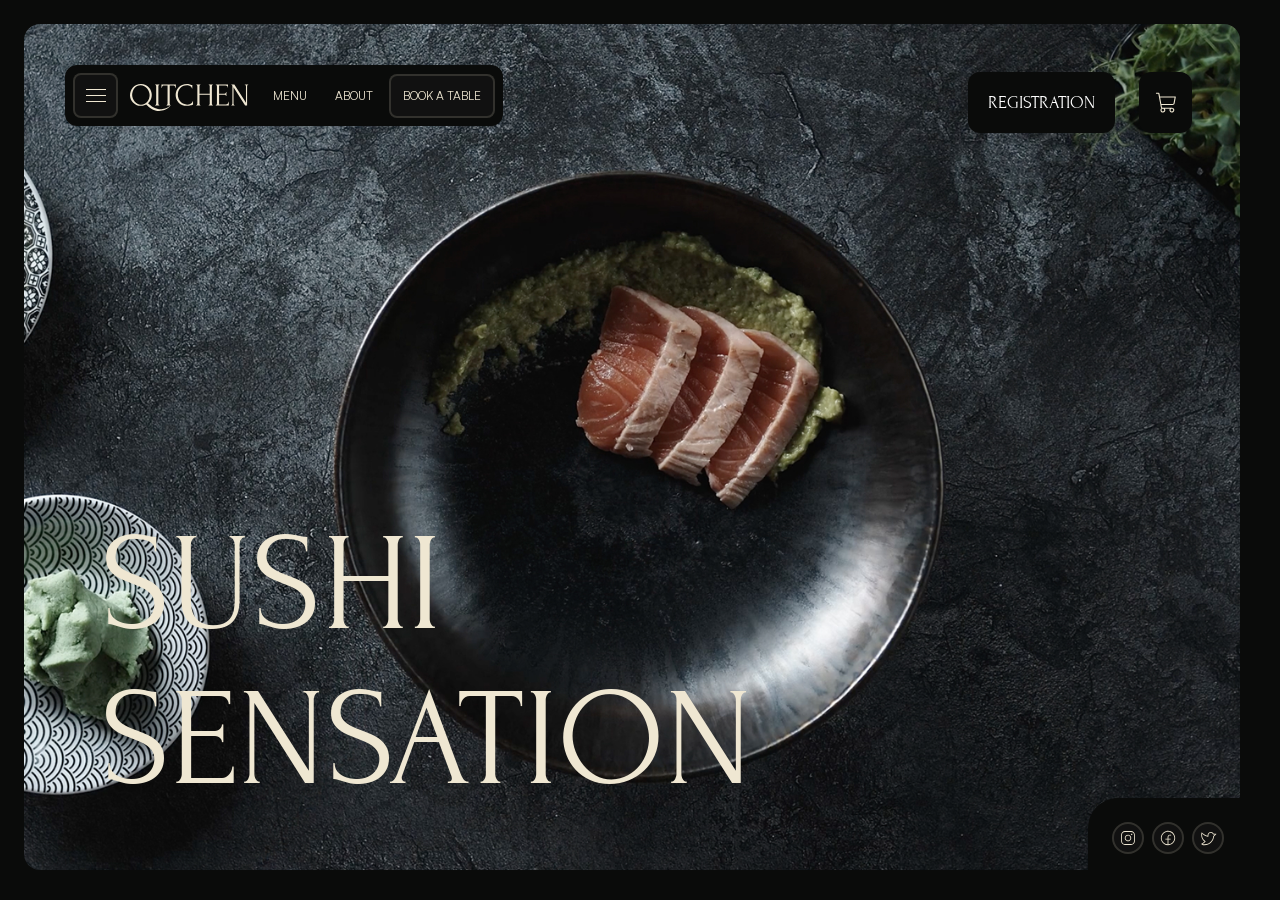
==== frontend/index.html @ 4848602b "Cambios con backend" ====
<!DOCTYPE html>
<html lang="en">
<head>
    <meta charset="UTF-8">
    <meta name="viewport" content="width=device-width, initial-scale=1.0">
    <title>Restaurante</title>
   
    <link rel="stylesheet" href="/index.css">

    <link rel="preconnect" href="https://fonts.googleapis.com">
    <link rel="preconnect" href="https://fonts.gstatic.com" crossorigin>
    <link href="https://fonts.googleapis.com/css2?family=Forum&display=swap" rel="stylesheet">
    
    <script src="index.js" type="module" defer></script>
</head>
<body>
    
    <layout-page>
        
    </layout-page>
</body>
</html>
---- index.css ----
@import url(/blocks/vendor.css);
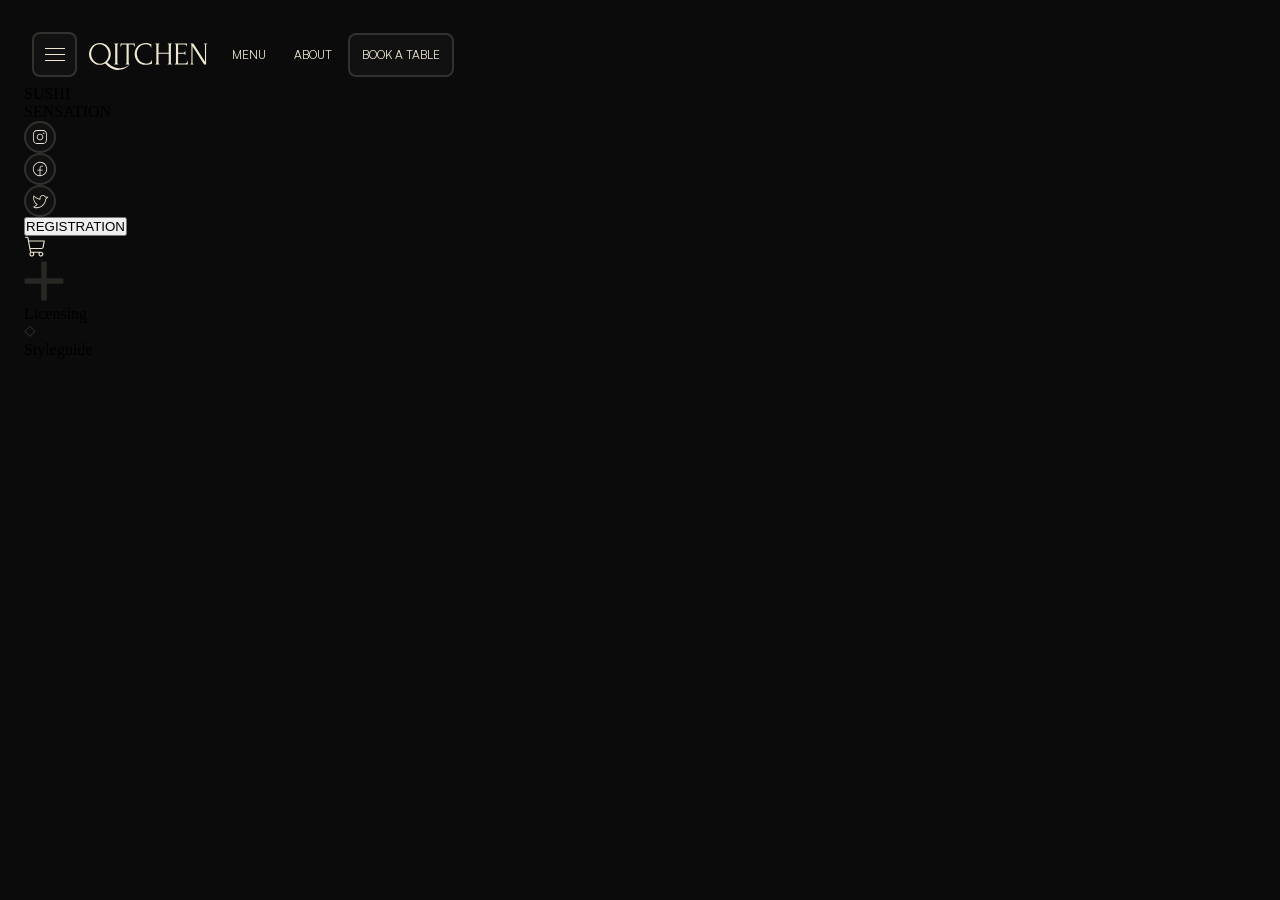
==== commit e741e88f: "Patron Singleton para los productos y eliminacion de layout" ====
--- a/frontend/index.html
+++ b/frontend/index.html
@@ -14,9 +14,52 @@
     <script src="index.js" type="module" defer></script>
 </head>
 <body>
-    
-    <layout-page>
+    <section class="layout-page">
+        <div class="layout-page__image-wrapper">
+            <navbar-menu class="layout-page__menu"></navbar-menu>
+            <p class="layout-page__title">SUSHI <br/> SENSATION</p>
+
+            <div class="layout-page__socials">
+                <badge-icon src="/assets/img/instagram-logo-light.svg" width="18" height="18"></badge-icon>
+                <badge-icon src="/assets/img/facebook-logo-light.svg" width="18" height="18"></badge-icon>
+                <badge-icon src="/assets/img/twitter-logo-light.svg" width="18" height="18"></badge-icon>
+            </div>
+
+            <div class="layout-page__account">
+                <div class="layout-page__account-icon">
+                    <img src="/assets/img/iconamoon_profile-fill.svg" class="layout-page__icon-person"/>
+                </div>
+                <button class="layout-page__account-register">
+                    REGISTRATION    
+                </button>
+
+                <div class="layout-page__account-icon">
+                    <img src="/assets/img/cart.svg" class="layout-page__icon-cart"/>
+                </div>
+            </div>
+
+
+            <div class="layout-page__add-button">
+                <svg width="40" height="40" viewBox="0 0 12 12" fill="none" xmlns="http://www.w3.org/2000/svg">
+                    <path d="M11.8334 6.83171H6.83335V11.8317H5.16669V6.83171H0.166687V5.16504H5.16669V0.165039H6.83335V5.16504H11.8334V6.83171Z" fill="#272723" class="layout-page__add-icon-fill"/>
+                </svg>
+            </div>
+        </div>
         
-    </layout-page>
+        <div class="layout-page__content">
+            <div class="layout-page__content-main">
+
+            </div>
+
+            <footer class="layout-page__footer">
+                <div class="layout-page__footer-copyright">
+                    <p>Licensing</p>
+                    <img src="/assets/img/diamondIcon.svg" class="modal-menu__logo-diamond"/>
+                    <p>Styleguide</p>
+                </div>
+            </footer>
+        </div>
+
+    </section>
 </body>
 </html>
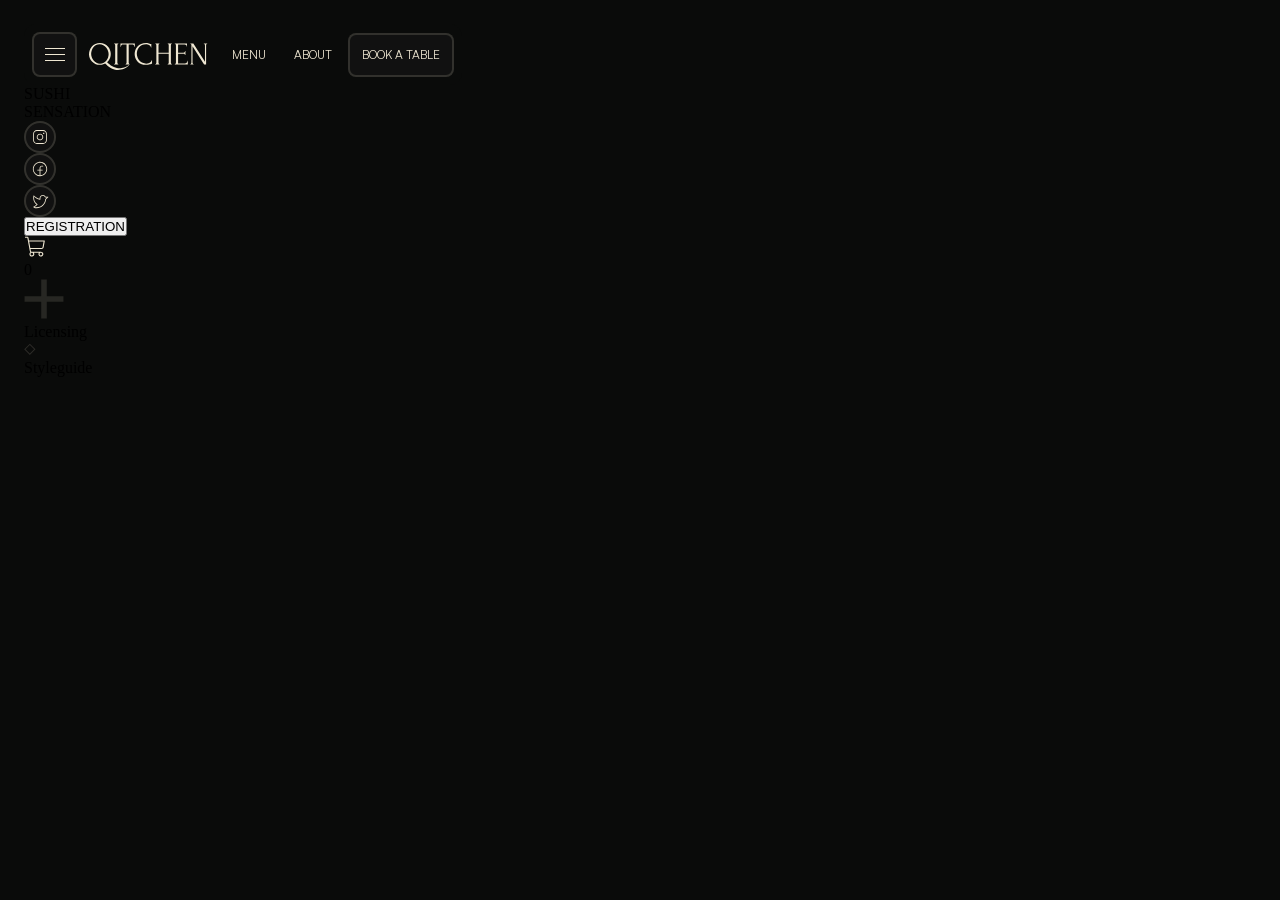
==== commit 97796020: "Pagina de carrito sin total" ====
--- a/frontend/index.html
+++ b/frontend/index.html
@@ -33,8 +33,9 @@
                     REGISTRATION    
                 </button>
 
-                <div class="layout-page__account-icon">
+                <div class="layout-page__account-icon layout-page__account-icon--cart">
                     <img src="/assets/img/cart.svg" class="layout-page__icon-cart"/>
+                    <div class="layout-page__icon-cart-count">0</div>
                 </div>
             </div>
 
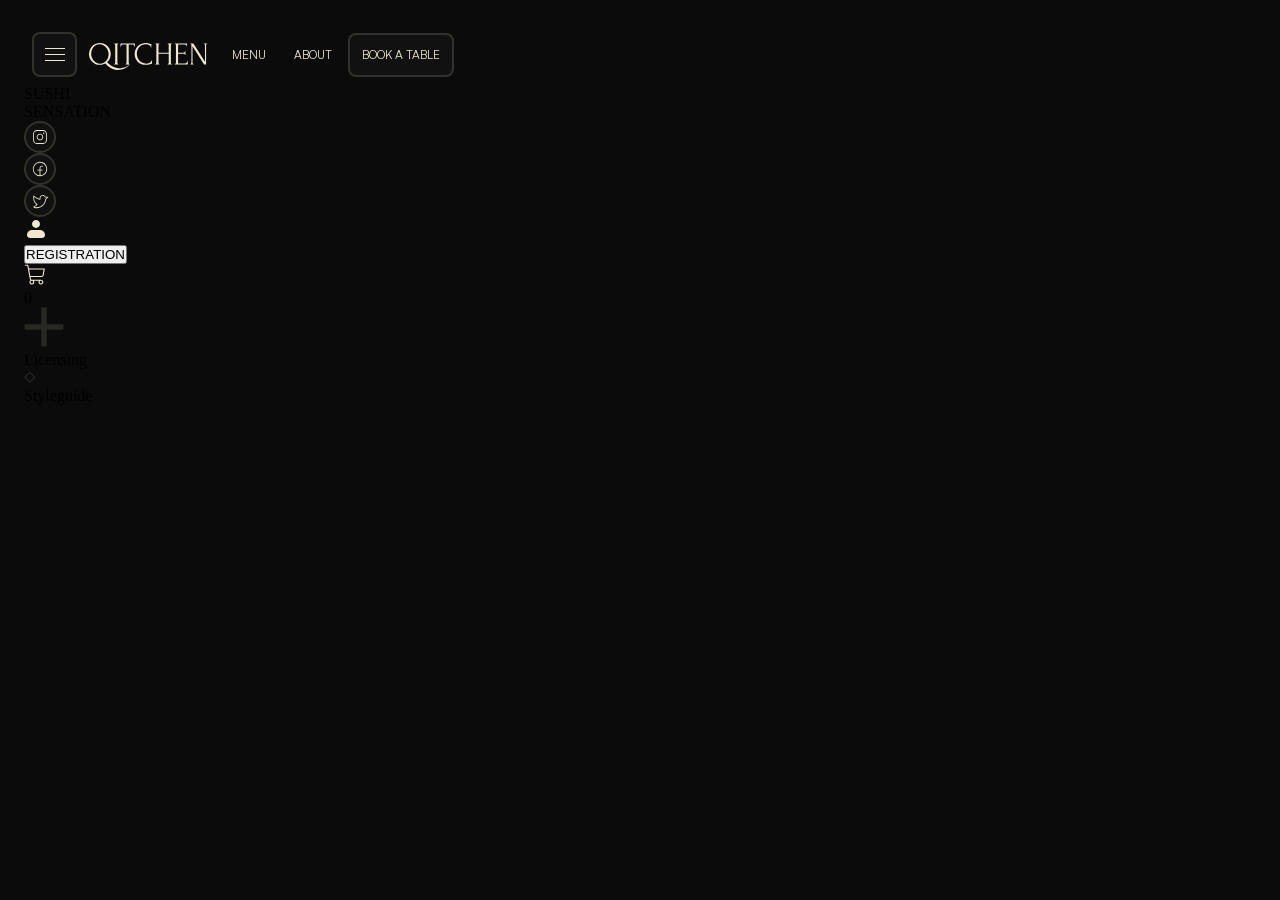
==== commit 25a09f38: "Obtención de los productos desde la DB" ====
--- a/frontend/index.html
+++ b/frontend/index.html
@@ -11,7 +11,7 @@
     <link rel="preconnect" href="https://fonts.gstatic.com" crossorigin>
     <link href="https://fonts.googleapis.com/css2?family=Forum&display=swap" rel="stylesheet">
     
-    <script src="index.js" type="module" defer></script>
+    <script src="/index.js" type="module" defer></script>
 </head>
 <body>
     <section class="layout-page">
